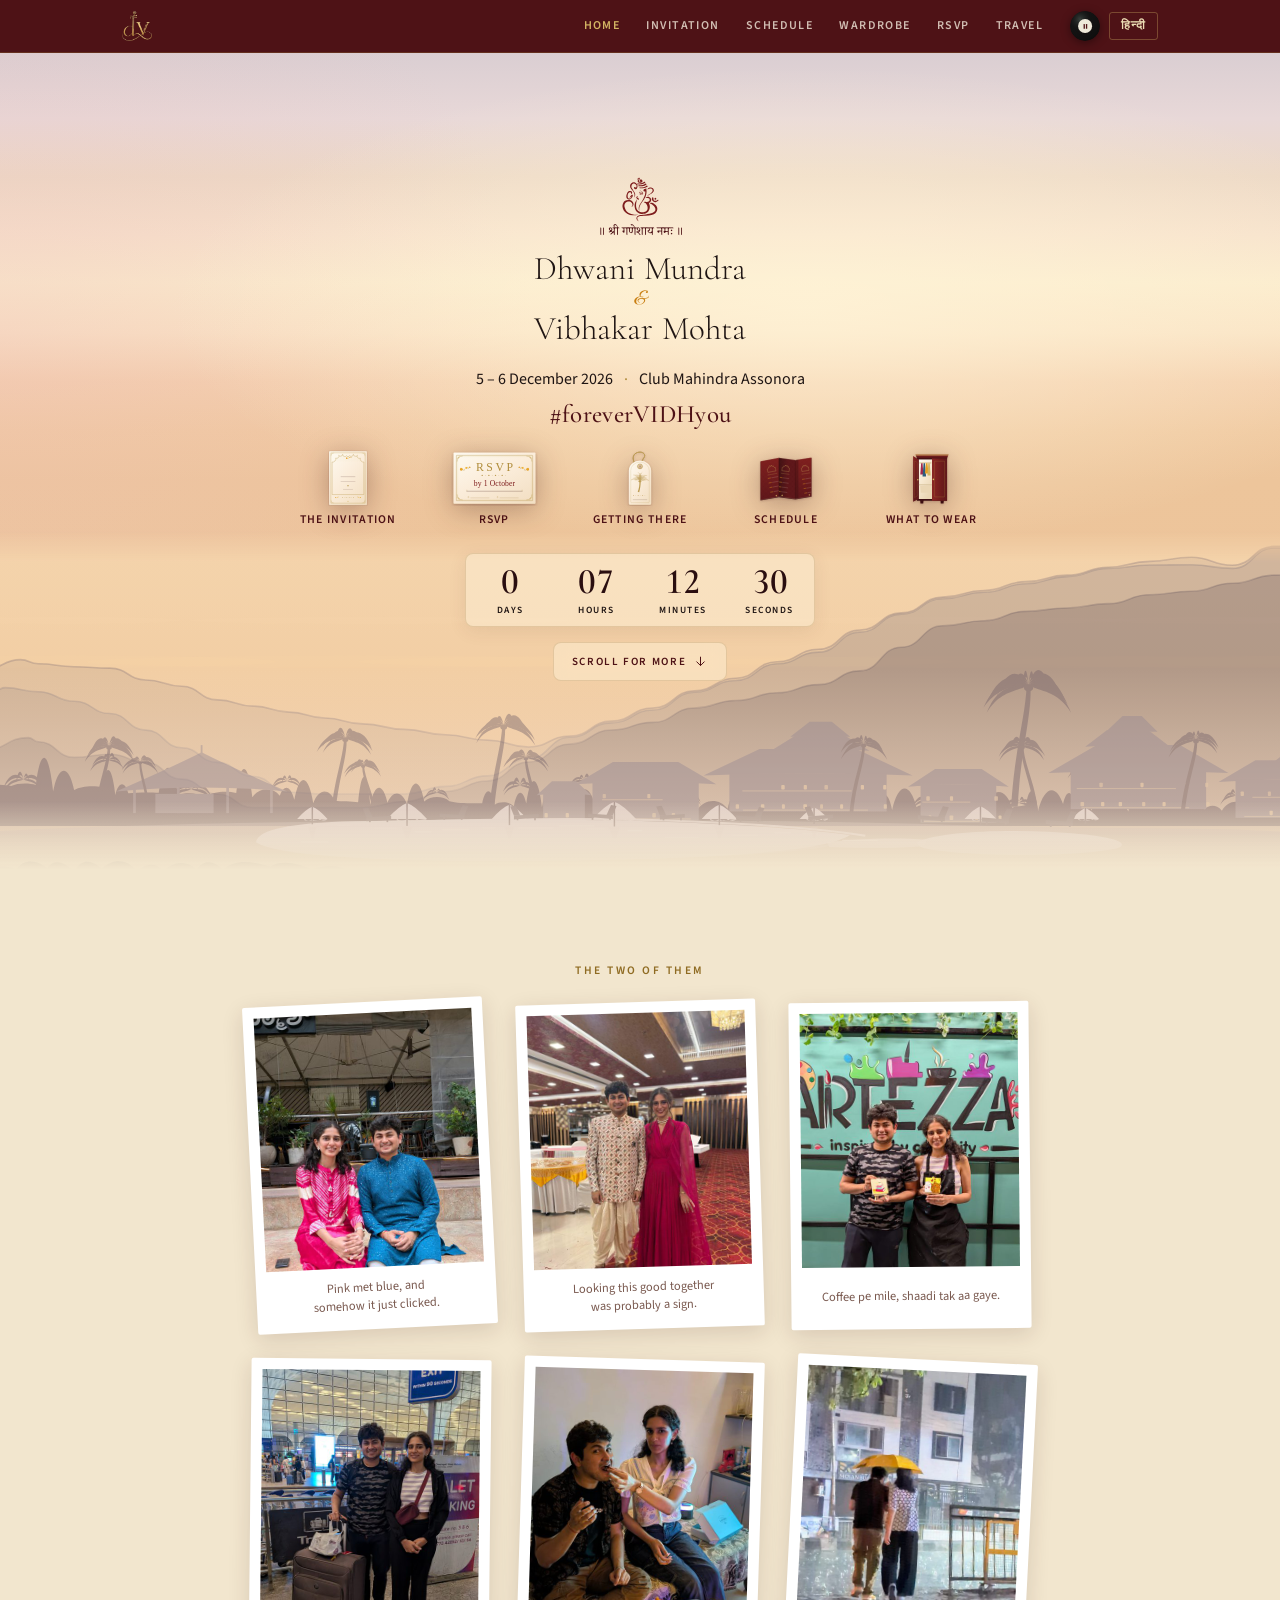
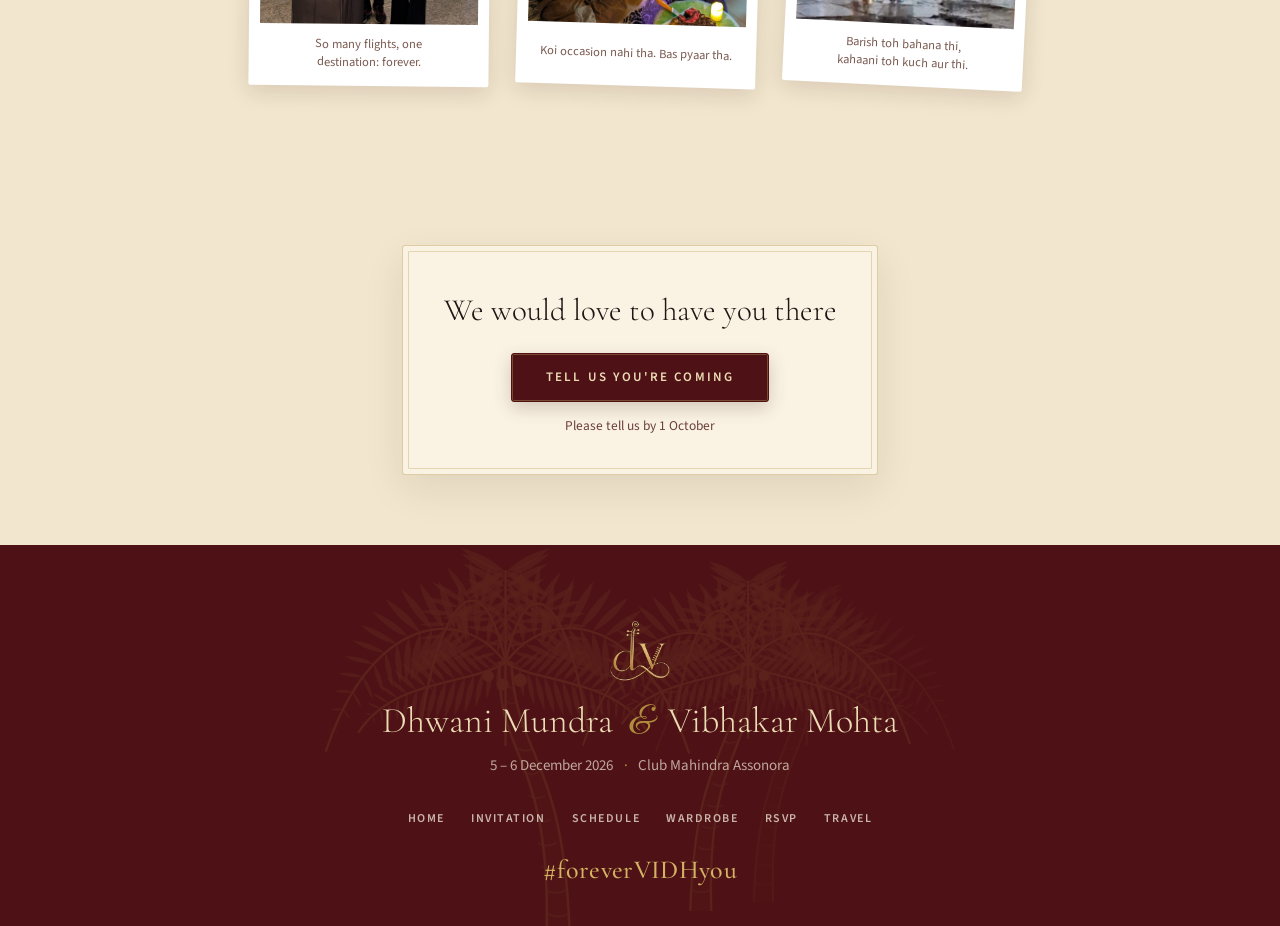
==== bride/index.html @ 8408097f "Update site, 2026-09-14" ====
<!doctype html>
<html lang="en">
<head>
<meta charset="utf-8">
<meta name="viewport" content="width=device-width, initial-scale=1">
<meta name="robots" content="noindex">
<title>Dhwani &amp; Vibhakar, 5–6 December 2026</title>
<meta name="description" content="Dhwani and Vibhakar are getting married at Club Mahindra Assonora, Goa on 5–6 December 2026. Come and celebrate with us.">

<meta property="og:type" content="website">
<meta property="og:site_name" content="Vibhakar &amp; Dhwani">
<meta property="og:title" content="Dhwani &amp; Vibhakar, 5–6 December 2026">
<meta property="og:description" content="Dhwani and Vibhakar are getting married at Club Mahindra Assonora, Goa on 5–6 December 2026. Come and celebrate with us.">
<meta property="og:url" content="https://foreverVIDHyou.github.io/bride/">
<meta property="og:image" content="https://foreverVIDHyou.github.io/assets/img/ogb-a610f134.jpg">
<meta property="og:image:secure_url" content="https://foreverVIDHyou.github.io/assets/img/ogb-a610f134.jpg">
<meta property="og:image:type" content="image/jpeg">
<meta property="og:image:width" content="1200">
<meta property="og:image:height" content="630">
<meta property="og:image:alt" content="Dhwani &amp; Vibhakar, 5–6 December 2026, Club Mahindra Assonora, Goa">
<meta property="og:locale" content="en_IN">
<meta name="twitter:card" content="summary_large_image">
<meta name="twitter:image" content="https://foreverVIDHyou.github.io/assets/img/ogb-a610f134.jpg">

<link rel="icon" href="../assets/img/favicon.ico" sizes="any">

<script>
  try { localStorage.setItem('vidh-first', 'bride'); } catch (e) {}
  location.replace('/');
</script>
<noscript><meta http-equiv="refresh" content="0;url=/"></noscript>
<style>
  html,body{margin:0;height:100%;background:#FAF3E4;color:#1F1513;
    font:400 17px/1.7 ui-serif,Georgia,serif}
  .m{display:flex;align-items:center;justify-content:center;height:100%;text-align:center}
  a{color:#7E1D1D}
</style>
</head>
<body>
  <div class="m"><p>Taking you to the invitation…<br>
    <a href="/">Vibhakar &amp; Dhwani</a></p></div>
</body>
</html>
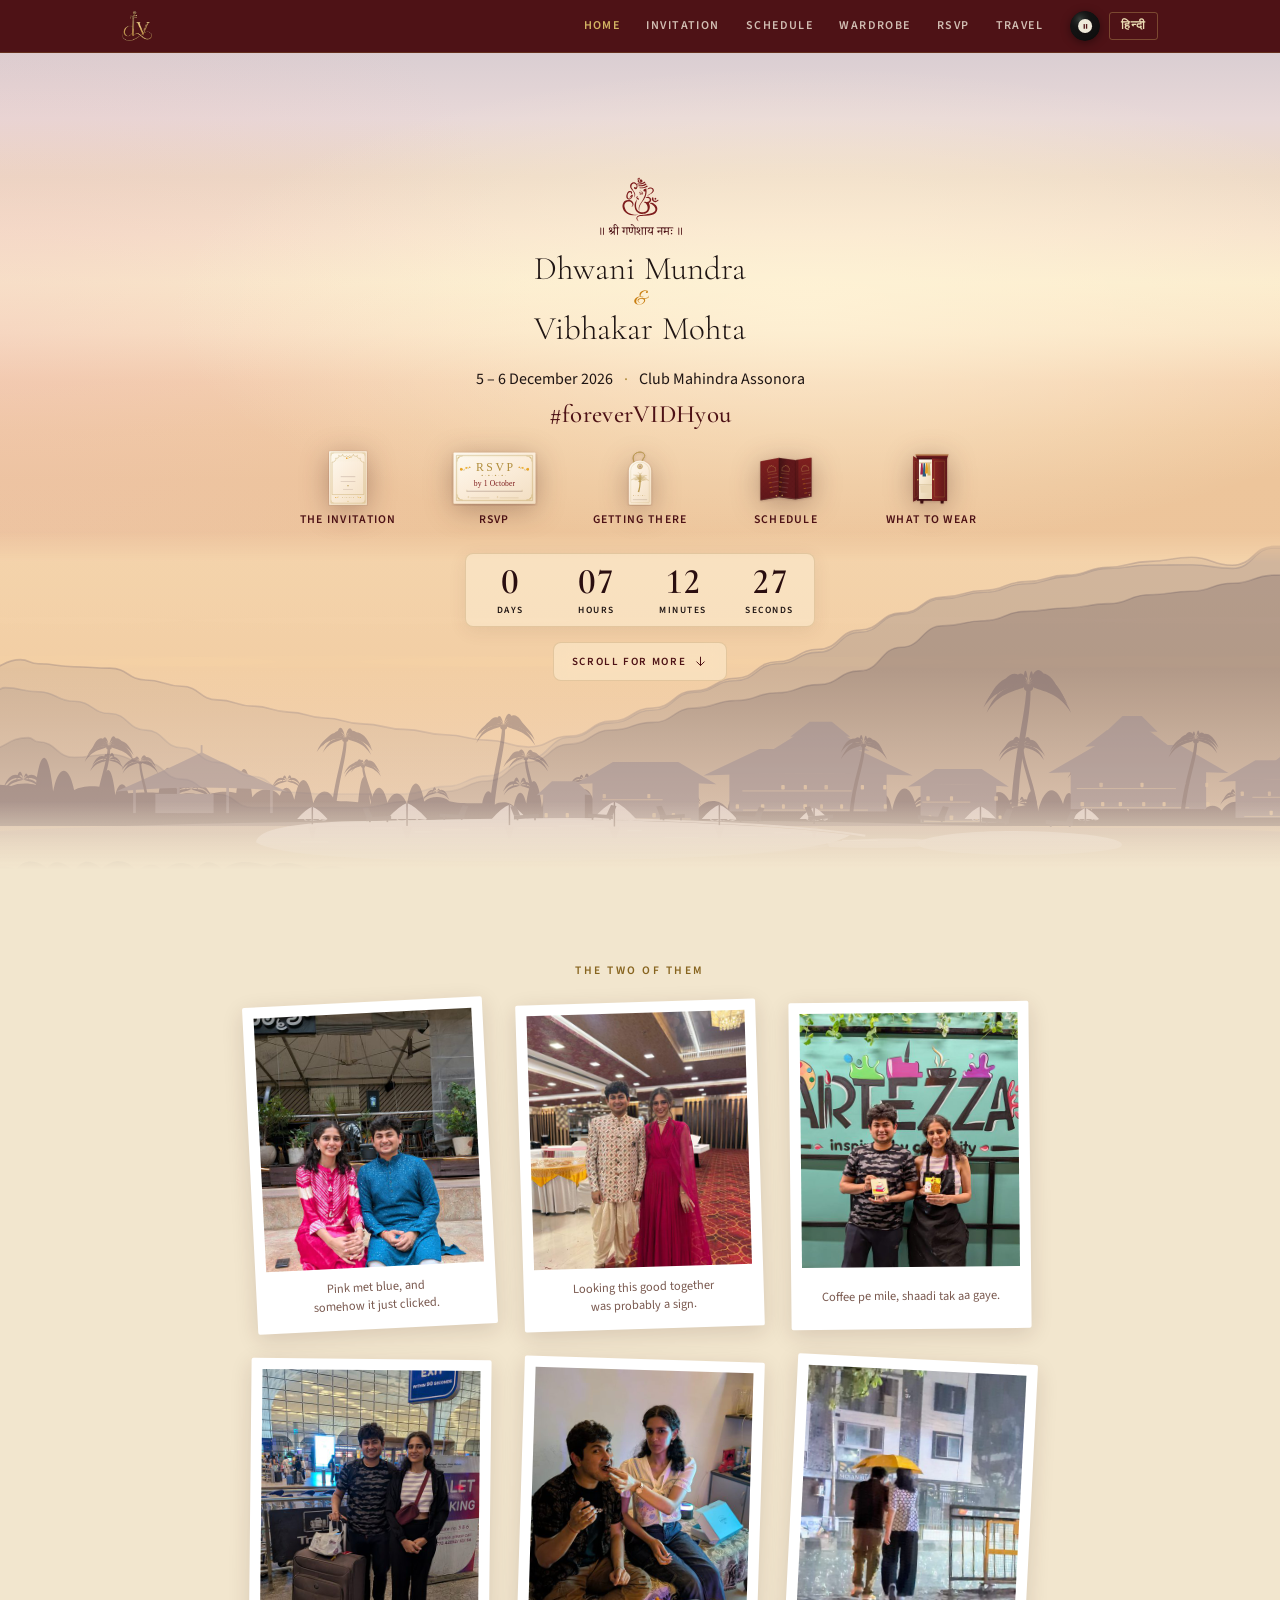
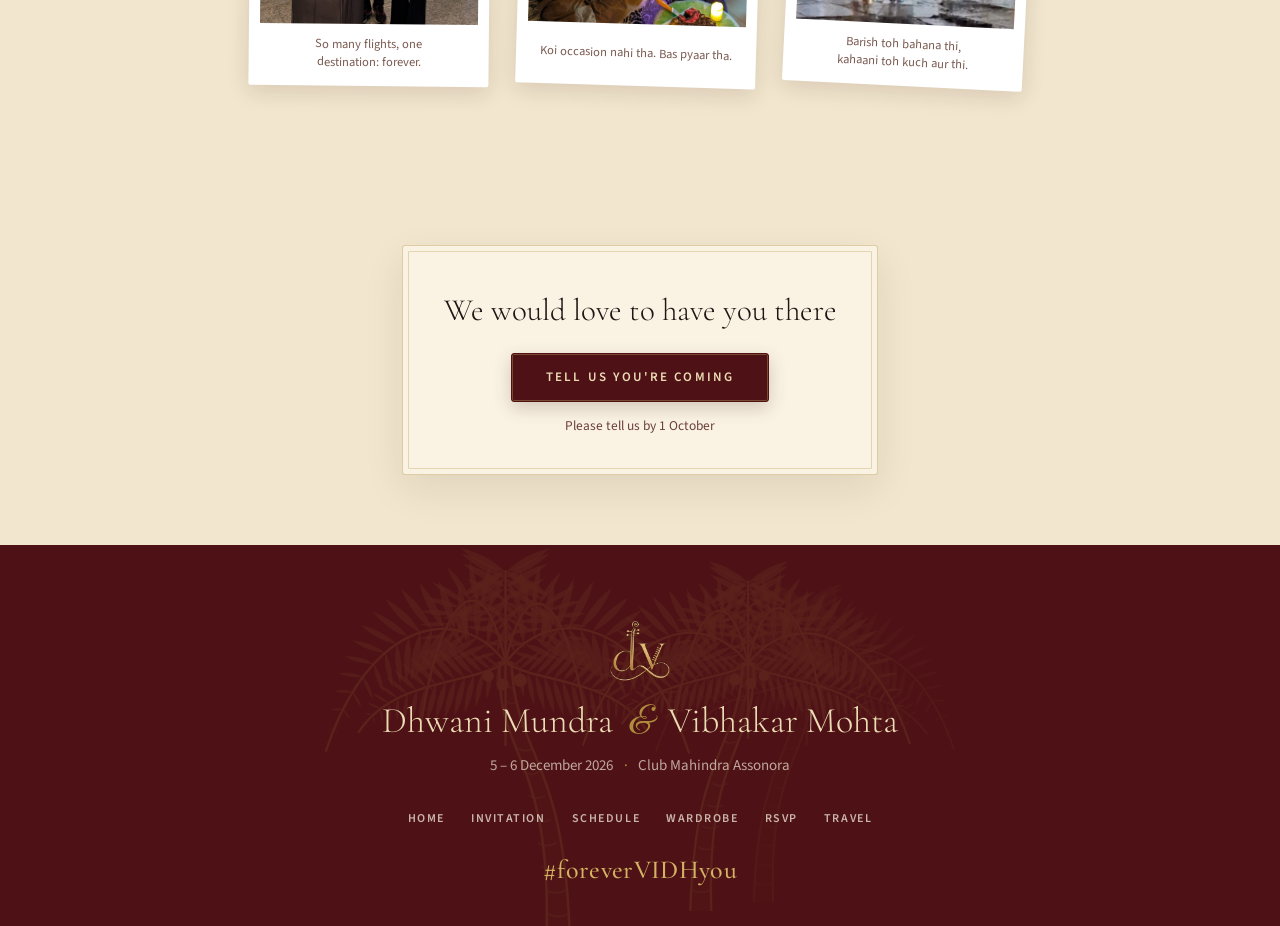
==== commit 1009b789: "Update site, 2026-09-22" ====
--- a/bride/index.html
+++ b/bride/index.html
@@ -12,15 +12,15 @@
 <meta property="og:title" content="Dhwani &amp; Vibhakar, 5–6 December 2026">
 <meta property="og:description" content="Dhwani and Vibhakar are getting married at Club Mahindra Assonora, Goa on 5–6 December 2026. Come and celebrate with us.">
 <meta property="og:url" content="https://foreverVIDHyou.github.io/bride/">
-<meta property="og:image" content="https://foreverVIDHyou.github.io/assets/img/ogb-a610f134.jpg">
-<meta property="og:image:secure_url" content="https://foreverVIDHyou.github.io/assets/img/ogb-a610f134.jpg">
+<meta property="og:image" content="https://foreverVIDHyou.github.io/assets/img/og-a29972f2.jpg">
+<meta property="og:image:secure_url" content="https://foreverVIDHyou.github.io/assets/img/og-a29972f2.jpg">
 <meta property="og:image:type" content="image/jpeg">
 <meta property="og:image:width" content="1200">
 <meta property="og:image:height" content="630">
 <meta property="og:image:alt" content="Dhwani &amp; Vibhakar, 5–6 December 2026, Club Mahindra Assonora, Goa">
 <meta property="og:locale" content="en_IN">
 <meta name="twitter:card" content="summary_large_image">
-<meta name="twitter:image" content="https://foreverVIDHyou.github.io/assets/img/ogb-a610f134.jpg">
+<meta name="twitter:image" content="https://foreverVIDHyou.github.io/assets/img/og-a29972f2.jpg">
 
 <link rel="icon" href="../assets/img/favicon.ico" sizes="any">
 
